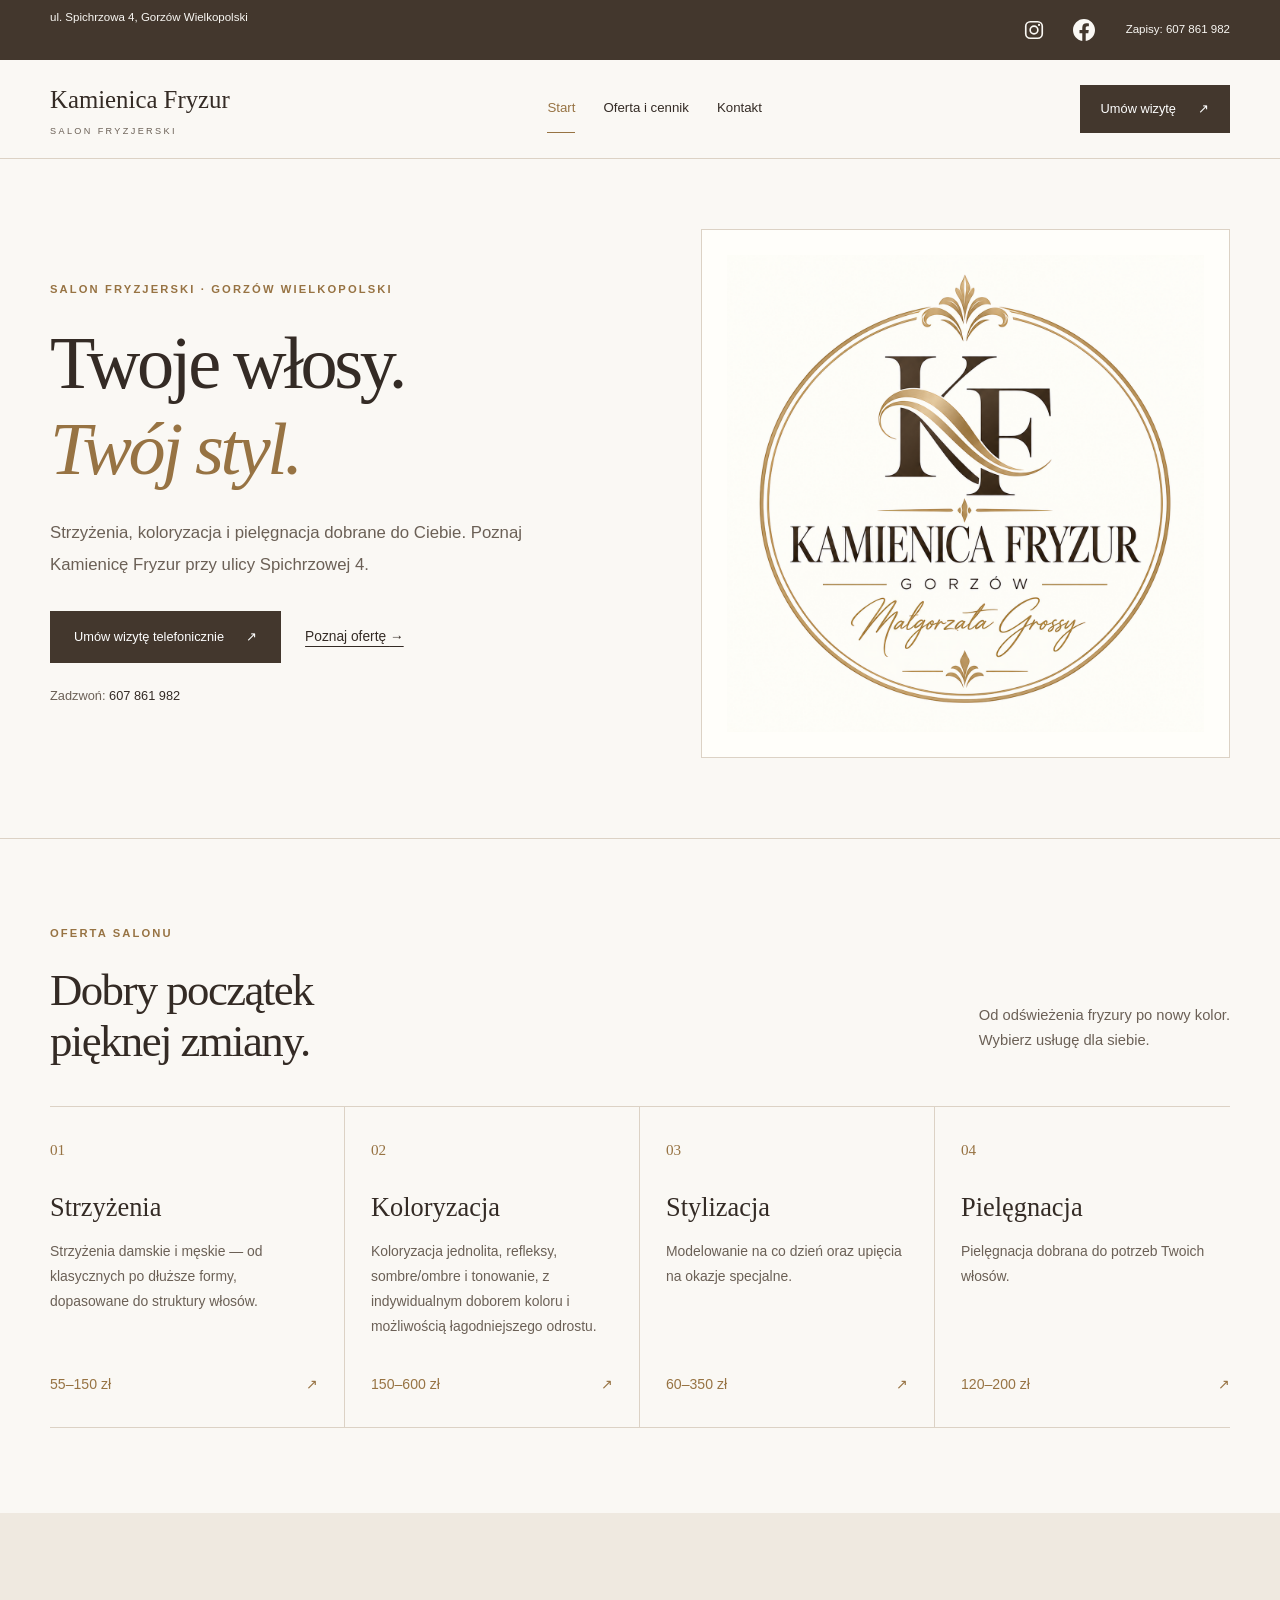
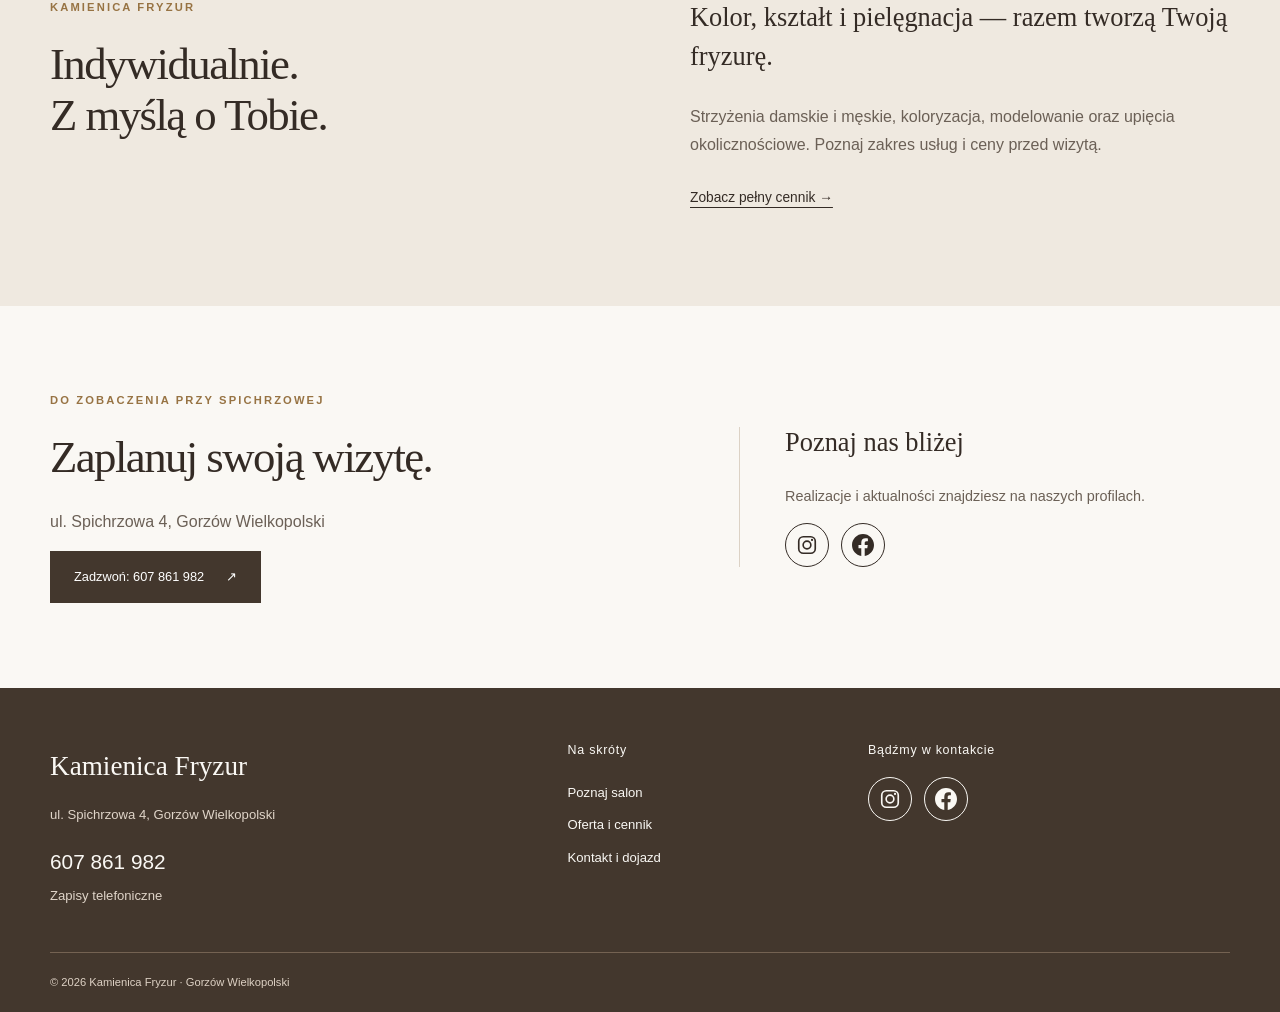
==== index.html @ d038a100 "Pierwsza wersja strony Kamienica Fryzur" ====
<!doctype html>
<html lang="pl">
<head>
<meta charset="utf-8">
<meta name="viewport" content="width=device-width, initial-scale=1">
<title>Kamienica Fryzur — Fryzjer Gorzów Wielkopolski</title>
<meta name="description" content="Kamienica Fryzur — strzyżenia, koloryzacja, stylizacja i pielęgnacja włosów. ul. Spichrzowa 4, Gorzów Wielkopolski. Zapisy: 607 861 982.">
<link rel="stylesheet" href="static/css/style.css">
</head>
<body>
<a class="skip-link" href="#main">Przejdź do treści</a>
<div class="topbar"><div class="wrap"><span>ul. Spichrzowa 4, Gorzów Wielkopolski</span><div class="topbar-links">
<div class="social-links social-icons">
  <a href="https://www.instagram.com/kamienicafryzur/" target="_blank" rel="noopener noreferrer" aria-label="Instagram — @kamienicafryzur" title="Instagram — @kamienicafryzur"><svg viewBox="0 0 24 24" width="24" height="24" aria-hidden="true" focusable="false">

<rect x="3" y="3" width="18" height="18" rx="5" fill="none" stroke="currentColor" stroke-width="1.8"/>
<circle cx="12" cy="12" r="4.2" fill="none" stroke="currentColor" stroke-width="1.8"/>
<circle cx="17.5" cy="6.5" r="1.2" fill="currentColor"/>

</svg></a>
  
  
  
  
  <a href="https://www.facebook.com/profile.php?id=61594043500517" target="_blank" rel="noopener noreferrer" aria-label="Facebook — Kamienica Fryzur Malgorzata Grossy" title="Facebook — Kamienica Fryzur Malgorzata Grossy"><svg viewBox="0 0 24 24" width="24" height="24" aria-hidden="true" focusable="false">

<path fill="currentColor" d="M24 12.073C24 5.405 18.627 0 12 0S0 5.405 0 12.073C0 18.1 4.388 23.094 10.125 24v-8.437H7.078v-3.49h3.047V9.413c0-3.026 1.792-4.697 4.533-4.697 1.312 0 2.686.236 2.686.236v2.971h-1.513c-1.49 0-1.956.931-1.956 1.887v2.263h3.328l-.532 3.49h-2.796V24C19.612 23.094 24 18.1 24 12.073z"/>

</svg></a>
  
  
</div><a href="tel:+48607861982">Zapisy: 607 861 982</a></div></div></div>
<header class="site-header">
  <div class="wrap header-inner">
    <a class="brand" href="index.html" aria-label="Kamienica Fryzur — strona główna"><span>Kamienica Fryzur</span><small>SALON FRYZJERSKI</small></a>
    <nav class="nav" aria-label="Menu główne">
      <a href="index.html" aria-current="page">Start</a><a href="cennik.html">Oferta i cennik</a><a href="kontakt.html">Kontakt</a>
    </nav>
    <a class="button header-call" href="tel:+48607861982">Umów wizytę <span aria-hidden="true">↗</span></a>
  </div>
</header>
<main id="main">
<section class="hero">
  <div class="wrap hero-grid">
    <div class="hero-copy"><p class="eyebrow">Salon fryzjerski · Gorzów Wielkopolski</p>
      <h1>Twoje włosy.<br><em>Twój styl.</em></h1>
      <p class="lead">Strzyżenia, koloryzacja i pielęgnacja dobrane do Ciebie. Poznaj Kamienicę Fryzur przy ulicy Spichrzowej 4.</p>
      <div class="actions"><a class="button" href="tel:+48607861982">Umów wizytę telefonicznie <span aria-hidden="true">↗</span></a><a class="text-link" href="cennik.html">Poznaj ofertę <span aria-hidden="true">→</span></a></div>
      <p class="hero-phone">Zadzwoń: <a href="tel:+48607861982">607 861 982</a></p>
    </div>
    <div class="logo-panel"><img src="static/img/logo.png" alt="Kamienica Fryzur — Małgorzata Grossy" width="1254" height="1254" fetchpriority="high"></div>
  </div>
</section>
<section class="section wrap" id="oferta">
  <div class="section-heading"><div><p class="eyebrow">Oferta salonu</p><h2>Dobry początek<br>pięknej zmiany.</h2></div><p>Od odświeżenia fryzury po nowy kolor.<br>Wybierz usługę dla siebie.</p></div>
  <div class="offer-grid"><article class="offer-card"><span class="item-number">01</span><h3>Strzyżenia</h3><p>Strzyżenia damskie i męskie — od klasycznych po dłuższe formy, dopasowane do struktury włosów.</p><a href="cennik.html#1">55–150 zł <span aria-hidden="true">↗</span></a></article><article class="offer-card"><span class="item-number">02</span><h3>Koloryzacja</h3><p>Koloryzacja jednolita, refleksy, sombre/ombre i tonowanie, z indywidualnym doborem koloru i możliwością łagodniejszego odrostu.</p><a href="cennik.html#2">150–600 zł <span aria-hidden="true">↗</span></a></article><article class="offer-card"><span class="item-number">03</span><h3>Stylizacja</h3><p>Modelowanie na co dzień oraz upięcia na okazje specjalne.</p><a href="cennik.html#3">60–350 zł <span aria-hidden="true">↗</span></a></article><article class="offer-card"><span class="item-number">04</span><h3>Pielęgnacja</h3><p>Pielęgnacja dobrana do potrzeb Twoich włosów.</p><a href="cennik.html#4">120–200 zł <span aria-hidden="true">↗</span></a></article></div>
</section>
<section class="soft-section"><div class="wrap section about-grid"><div><p class="eyebrow">Kamienica Fryzur</p><h2>Indywidualnie.<br>Z myślą o Tobie.</h2></div><div><p class="large-copy">Kolor, kształt i pielęgnacja — razem tworzą Twoją fryzurę.</p><p>Strzyżenia damskie i męskie, koloryzacja, modelowanie oraz upięcia okolicznościowe. Poznaj zakres usług i ceny przed wizytą.</p><a class="text-link" href="cennik.html">Zobacz pełny cennik →</a></div></div></section>
<section class="wrap section contact-preview"><div><p class="eyebrow">Do zobaczenia przy Spichrzowej</p><h2>Zaplanuj swoją wizytę.</h2><p>ul. Spichrzowa 4, Gorzów Wielkopolski</p><a class="button" href="tel:+48607861982">Zadzwoń: 607 861 982 <span aria-hidden="true">↗</span></a></div><div class="social-panel"><h3>Poznaj nas bliżej</h3><p>Realizacje i aktualności znajdziesz na naszych profilach.</p>
<div class="social-links social-icons">
  <a href="https://www.instagram.com/kamienicafryzur/" target="_blank" rel="noopener noreferrer" aria-label="Instagram — @kamienicafryzur" title="Instagram — @kamienicafryzur"><svg viewBox="0 0 24 24" width="24" height="24" aria-hidden="true" focusable="false">

<rect x="3" y="3" width="18" height="18" rx="5" fill="none" stroke="currentColor" stroke-width="1.8"/>
<circle cx="12" cy="12" r="4.2" fill="none" stroke="currentColor" stroke-width="1.8"/>
<circle cx="17.5" cy="6.5" r="1.2" fill="currentColor"/>

</svg></a>
  
  
  
  
  <a href="https://www.facebook.com/profile.php?id=61594043500517" target="_blank" rel="noopener noreferrer" aria-label="Facebook — Kamienica Fryzur Malgorzata Grossy" title="Facebook — Kamienica Fryzur Malgorzata Grossy"><svg viewBox="0 0 24 24" width="24" height="24" aria-hidden="true" focusable="false">

<path fill="currentColor" d="M24 12.073C24 5.405 18.627 0 12 0S0 5.405 0 12.073C0 18.1 4.388 23.094 10.125 24v-8.437H7.078v-3.49h3.047V9.413c0-3.026 1.792-4.697 4.533-4.697 1.312 0 2.686.236 2.686.236v2.971h-1.513c-1.49 0-1.956.931-1.956 1.887v2.263h3.328l-.532 3.49h-2.796V24C19.612 23.094 24 18.1 24 12.073z"/>

</svg></a>
  
  
</div></div></section>
</main>
<footer class="site-footer">
  <div class="wrap footer-grid">
    <div><p class="footer-brand">Kamienica Fryzur</p><p>ul. Spichrzowa 4, Gorzów Wielkopolski</p><a class="footer-phone" href="tel:+48607861982">607 861 982</a><p class="footer-note">Zapisy telefoniczne</p></div>
    <div><h2>Na skróty</h2><a href="index.html">Poznaj salon</a><a href="cennik.html">Oferta i cennik</a><a href="kontakt.html">Kontakt i dojazd</a></div>
    <div><h2>Bądźmy w kontakcie</h2>
<div class="social-links social-icons">
  <a href="https://www.instagram.com/kamienicafryzur/" target="_blank" rel="noopener noreferrer" aria-label="Instagram — @kamienicafryzur" title="Instagram — @kamienicafryzur"><svg viewBox="0 0 24 24" width="24" height="24" aria-hidden="true" focusable="false">

<rect x="3" y="3" width="18" height="18" rx="5" fill="none" stroke="currentColor" stroke-width="1.8"/>
<circle cx="12" cy="12" r="4.2" fill="none" stroke="currentColor" stroke-width="1.8"/>
<circle cx="17.5" cy="6.5" r="1.2" fill="currentColor"/>

</svg></a>
  
  
  
  
  <a href="https://www.facebook.com/profile.php?id=61594043500517" target="_blank" rel="noopener noreferrer" aria-label="Facebook — Kamienica Fryzur Malgorzata Grossy" title="Facebook — Kamienica Fryzur Malgorzata Grossy"><svg viewBox="0 0 24 24" width="24" height="24" aria-hidden="true" focusable="false">

<path fill="currentColor" d="M24 12.073C24 5.405 18.627 0 12 0S0 5.405 0 12.073C0 18.1 4.388 23.094 10.125 24v-8.437H7.078v-3.49h3.047V9.413c0-3.026 1.792-4.697 4.533-4.697 1.312 0 2.686.236 2.686.236v2.971h-1.513c-1.49 0-1.956.931-1.956 1.887v2.263h3.328l-.532 3.49h-2.796V24C19.612 23.094 24 18.1 24 12.073z"/>

</svg></a>
  
  
</div></div>
  </div>
  <div class="wrap copyright">© 2026 Kamienica Fryzur · Gorzów Wielkopolski</div>
</footer>
</body>
</html>
---- static/css/style.css ----
:root{--cream:#faf8f4;--paper:#fffefa;--beige:#efe9e0;--ink:#342b25;--muted:#6b6056;--gold:#977343;--line:#dcd2c5;--brown:#43372d;color-scheme:light}
*{box-sizing:border-box}html{scroll-behavior:smooth;scroll-padding-top:115px}body{margin:0;background:var(--cream);color:var(--ink);font-family:Arial,Helvetica,sans-serif;font-size:16px;line-height:1.7}a{color:inherit;text-underline-offset:5px}a,button{-webkit-tap-highlight-color:transparent}a:focus-visible{outline:3px solid var(--gold);outline-offset:5px}img{max-width:100%;height:auto;display:block}h1,h2,h3,p{margin-top:0}h1,h2,h3{font-family:Georgia,'Times New Roman',serif;font-weight:400;line-height:1.15}h1{font-size:clamp(2.8rem,5.8vw,5.4rem);letter-spacing:-.045em;margin-bottom:25px}h2{font-size:clamp(2rem,3.5vw,3.2rem);letter-spacing:-.035em;margin-bottom:24px}h3{font-size:1.65rem}em{font-weight:400;color:var(--gold)}p{color:var(--muted)}.wrap{width:min(1180px,calc(100% - 80px));margin-inline:auto}.eyebrow{font-size:.7rem;font-weight:600;letter-spacing:.19em;text-transform:uppercase;color:var(--gold);margin-bottom:22px}.topbar{background:var(--brown);color:var(--cream);font-size:.72rem}.topbar .wrap{display:flex;justify-content:space-between;gap:20px;padding-block:8px}.topbar a{text-decoration:none}.site-header{background:var(--cream);position:sticky;top:0;z-index:10;border-bottom:1px solid var(--line)}.header-inner{min-height:98px;display:flex;align-items:center;justify-content:space-between;gap:28px}.brand{text-decoration:none;white-space:nowrap}.brand span{display:block;font-family:Georgia,serif;font-size:1.55rem}.brand small{display:block;font-size:.57rem;letter-spacing:.26em;margin-top:3px;color:var(--muted)}.nav{display:flex;gap:28px}.nav a{padding-block:12px;text-decoration:none;font-size:.83rem;border-bottom:1px solid transparent}.nav a[aria-current],.nav a:hover{border-color:var(--gold);color:var(--gold)}.button{display:inline-flex;align-items:center;justify-content:center;gap:22px;background:var(--brown);color:white;padding:15px 24px;text-decoration:none;font-size:.8rem;min-height:48px;transition:background .2s}.button:hover{background:#6c523c}.header-call{padding:12px 21px}.text-link{font-size:.86rem;display:inline-block;padding-block:12px}.hero{border-bottom:1px solid var(--line)}.hero-grid{display:grid;grid-template-columns:1.1fr 1fr;align-items:center;gap:70px;padding-block:70px 80px}.hero-copy{padding-block:16px}.lead{font-size:1.05rem;max-width:540px;line-height:1.9}.actions{display:flex;align-items:center;flex-wrap:wrap;gap:24px;margin-top:30px}.hero-phone{font-size:.8rem;margin:22px 0 0}.hero-phone a{text-decoration:none;color:var(--ink)}.logo-panel{padding:25px;background:var(--paper);border:1px solid var(--line)}.section{padding-block:85px}.section-heading{display:flex;justify-content:space-between;align-items:end;gap:40px;margin-bottom:38px}.section-heading h2{margin-bottom:0}.section-heading>p{font-size:.92rem}.offer-grid{display:grid;grid-template-columns:repeat(4,1fr);border-top:1px solid var(--line);border-bottom:1px solid var(--line)}.offer-card{padding:30px 26px;display:flex;flex-direction:column;border-right:1px solid var(--line)}.offer-card:first-child{padding-left:0}.offer-card:last-child{border-right:0;padding-right:0}.item-number{font-family:Georgia,serif;color:var(--gold);font-size:.95rem;margin-bottom:30px}.offer-card h3{margin-bottom:16px}.offer-card p{font-size:.87rem;line-height:1.8}.offer-card a{display:flex;justify-content:space-between;margin-top:auto;padding-top:20px;color:var(--gold);font-size:.88rem;text-decoration:none}.offer-card a:hover{text-decoration:underline}.soft-section{background:var(--beige)}.about-grid{display:grid;grid-template-columns:1fr 1fr;gap:100px}.large-copy{font-family:Georgia,serif;font-size:1.65rem;line-height:1.5;color:var(--ink)}.contact-preview{display:grid;grid-template-columns:1.2fr 1fr;gap:100px;align-items:center}.social-panel{border-left:1px solid var(--line);padding-left:45px}.social-panel>p{font-size:.9rem}.social-links{display:grid}.social-links>a{display:flex;align-items:center;justify-content:space-between;gap:18px;padding:15px 0;border-bottom:1px solid var(--line);text-decoration:none;font-size:.9rem}.social-links>a:hover{color:var(--gold)}.social-links small{display:block;font-size:.73rem;line-height:1.5;margin-top:3px;overflow-wrap:anywhere}.site-footer{background:var(--brown);color:var(--cream);padding-top:55px}.footer-grid{display:grid;grid-template-columns:1.25fr .65fr 1fr;gap:65px;padding-bottom:45px}.footer-grid p{color:#e0d5c9;font-size:.82rem}.footer-grid .footer-brand{font-family:Georgia,serif;font-size:1.7rem;color:var(--cream);margin-bottom:15px}.footer-grid h2{font-family:Arial,sans-serif;font-size:.78rem;letter-spacing:.06em;margin-bottom:20px}.footer-grid>div>a{display:block;width:fit-content;font-size:.82rem;padding-block:5px;text-decoration:none}.footer-grid>div>a:hover{text-decoration:underline}.footer-grid .footer-phone{font-size:1.3rem}.footer-note{margin-bottom:0}.site-footer .social-links>a{border-color:#746252;padding-top:0;margin-bottom:12px}.copyright{border-top:1px solid #746252;font-size:.7rem;color:#ddd1c4;padding-block:20px}.page-heading{padding-block:70px 50px}.page-heading .lead{max-width:620px}.pricing-layout{display:grid;grid-template-columns:270px 1fr;gap:95px;padding-bottom:70px}.pricing-aside h2{font-size:1.7rem}.pricing-aside nav{display:grid;margin-bottom:35px}.pricing-aside nav a{display:flex;justify-content:space-between;text-decoration:none;border-bottom:1px solid var(--line);padding:14px 0;font-size:.9rem}.pricing-aside>p{font-size:.85rem;margin-bottom:0}.price-group{padding-bottom:40px;margin-bottom:35px;border-bottom:1px solid var(--line);scroll-margin-top:15px}.price-group h2{font-size:2rem;margin-bottom:15px}.price-group .eyebrow{margin-bottom:10px}.price-group>p{font-size:.9rem}table{width:100%;border-collapse:collapse}th,td{text-align:left;padding:17px 0;border-bottom:1px solid var(--line);font-size:.9rem}th{font-weight:400;padding-right:16px}td{text-align:right;white-space:nowrap;font-weight:600}tbody tr:last-child>*{border-bottom:0}.pricing-note{background:var(--beige);padding:25px;font-size:.85rem}.booking-strip{background:var(--beige);padding-block:40px}.booking-strip .wrap{display:flex;align-items:center;justify-content:space-between;gap:25px}.booking-strip h2{font-size:2rem;margin:0}.contact-grid{display:grid;grid-template-columns:repeat(3,1fr);border-block:1px solid var(--line)}.contact-card{padding:35px 28px;border-right:1px solid var(--line)}.contact-card:first-child{padding-left:0}.contact-card:last-child{padding-right:0;border:0}.contact-card h2{font-size:1.7rem}.contact-phone{font-family:Georgia,serif;font-size:2rem;text-decoration:none}.contact-card p:not(.eyebrow){font-size:.9rem}.contact-card .address{font-size:1.1rem;max-width:230px;color:var(--ink)}.contact-card .button{margin-top:15px}.map-section{padding-block:65px 80px}.map-section h2{font-size:2rem}.map-embed{border:1px solid var(--line);background:var(--beige)}iframe{display:block;border:0}.social-page{max-width:620px;min-height:35vh;padding-bottom:70px}.social-page>.text-link{margin-top:30px}.sr-only{position:absolute;width:1px;height:1px;padding:0;margin:-1px;overflow:hidden;clip:rect(0,0,0,0);white-space:nowrap;border:0}.skip-link{position:fixed;left:10px;top:-100px;z-index:50;background:var(--brown);color:white;padding:12px}.skip-link:focus{top:10px}
@media(max-width:1000px){.wrap{width:calc(100% - 48px)}.header-call{display:none}.hero-grid{gap:35px}.offer-grid{grid-template-columns:repeat(2,1fr)}.offer-card,.offer-card:first-child,.offer-card:last-child{padding:28px}.offer-card:nth-child(2){border-right:0}.offer-card:nth-child(-n+2){border-bottom:1px solid var(--line)}.contact-preview,.about-grid{gap:45px}.pricing-layout{grid-template-columns:210px 1fr;gap:45px}.contact-grid{grid-template-columns:1fr 1fr}.contact-card:nth-child(2){border-right:0}.contact-card:last-child{grid-column:1/-1;padding:30px 0;border-top:1px solid var(--line)}.footer-grid{gap:30px}}
@media(max-width:640px){html{scroll-padding-top:140px}.wrap{width:calc(100% - 36px)}.topbar .wrap{justify-content:center}.topbar span{display:none}.header-inner{flex-direction:column;gap:9px;padding-block:15px 10px;min-height:0}.brand{text-align:center}.brand span{font-size:1.4rem}.brand small{font-size:.5rem}.nav{gap:26px}.nav a{font-size:.8rem;padding-block:6px}.hero-grid{grid-template-columns:1fr;gap:32px;padding-block:40px}.hero-copy{padding:0}.hero h1{font-size:3.6rem}.eyebrow{font-size:.63rem;letter-spacing:.13em}.lead{font-size:.96rem}.actions{gap:15px;margin-top:24px}.logo-panel{max-width:350px;width:100%;margin-inline:auto;padding:18px}.section{padding-block:52px}.section-heading{display:block;margin-bottom:25px}.section-heading>p{margin-top:20px}.offer-card,.offer-card:first-child,.offer-card:last-child{padding:22px 14px}.offer-card:nth-child(odd){padding-left:0}.offer-card:nth-child(even){padding-right:0}.offer-card h3{font-size:1.4rem}.offer-card p{font-size:.8rem}.item-number{margin-bottom:18px}.about-grid,.contact-preview,.footer-grid,.pricing-layout,.contact-grid{grid-template-columns:1fr;gap:28px}.social-panel{padding:28px 0 0;border-left:0;border-top:1px solid var(--line)}.footer-grid{gap:30px}.page-heading{padding-block:45px 30px}.page-heading h1{font-size:2.9rem}.pricing-aside{margin-bottom:12px}.pricing-aside nav{grid-template-columns:1fr 1fr;column-gap:20px;margin-bottom:20px}.price-group{margin-bottom:25px;padding-bottom:25px}.booking-strip .wrap{align-items:flex-start;flex-direction:column}.contact-grid{gap:0}.contact-card,.contact-card:first-child,.contact-card:last-child{padding:28px 0;border-right:0;border-bottom:1px solid var(--line);border-top:0}.contact-card:last-child{border-bottom:0}.contact-card .address{max-width:none}.map-section{padding-block:40px 55px}}
@media(prefers-reduced-motion:reduce){html{scroll-behavior:auto}*{transition:none!important}}

.topbar .topbar-links{display:flex;align-items:center;gap:20px}.topbar-links a:hover{text-decoration:underline}@media(max-width:640px){.topbar .topbar-links{gap:14px;flex-wrap:wrap;justify-content:center;font-size:.68rem}}

/* Wspólne, klikalne ikony profili — także w nagłówku i stopce. */
.social-links.social-icons{display:flex;align-items:center;gap:12px}
.social-links.social-icons>a{display:inline-flex;align-items:center;justify-content:center;flex:0 0 44px;width:44px;height:44px;min-height:44px;padding:0;margin:0;border:1px solid currentColor;border-radius:50%;color:inherit}
.social-links.social-icons>a:hover{color:var(--gold);background:var(--beige)}
.social-icons svg{display:block;width:22px;height:22px}
.topbar .social-icons{gap:6px}
.topbar .social-icons>a{border:0}
.site-footer .social-icons>a:hover{color:var(--brown)}
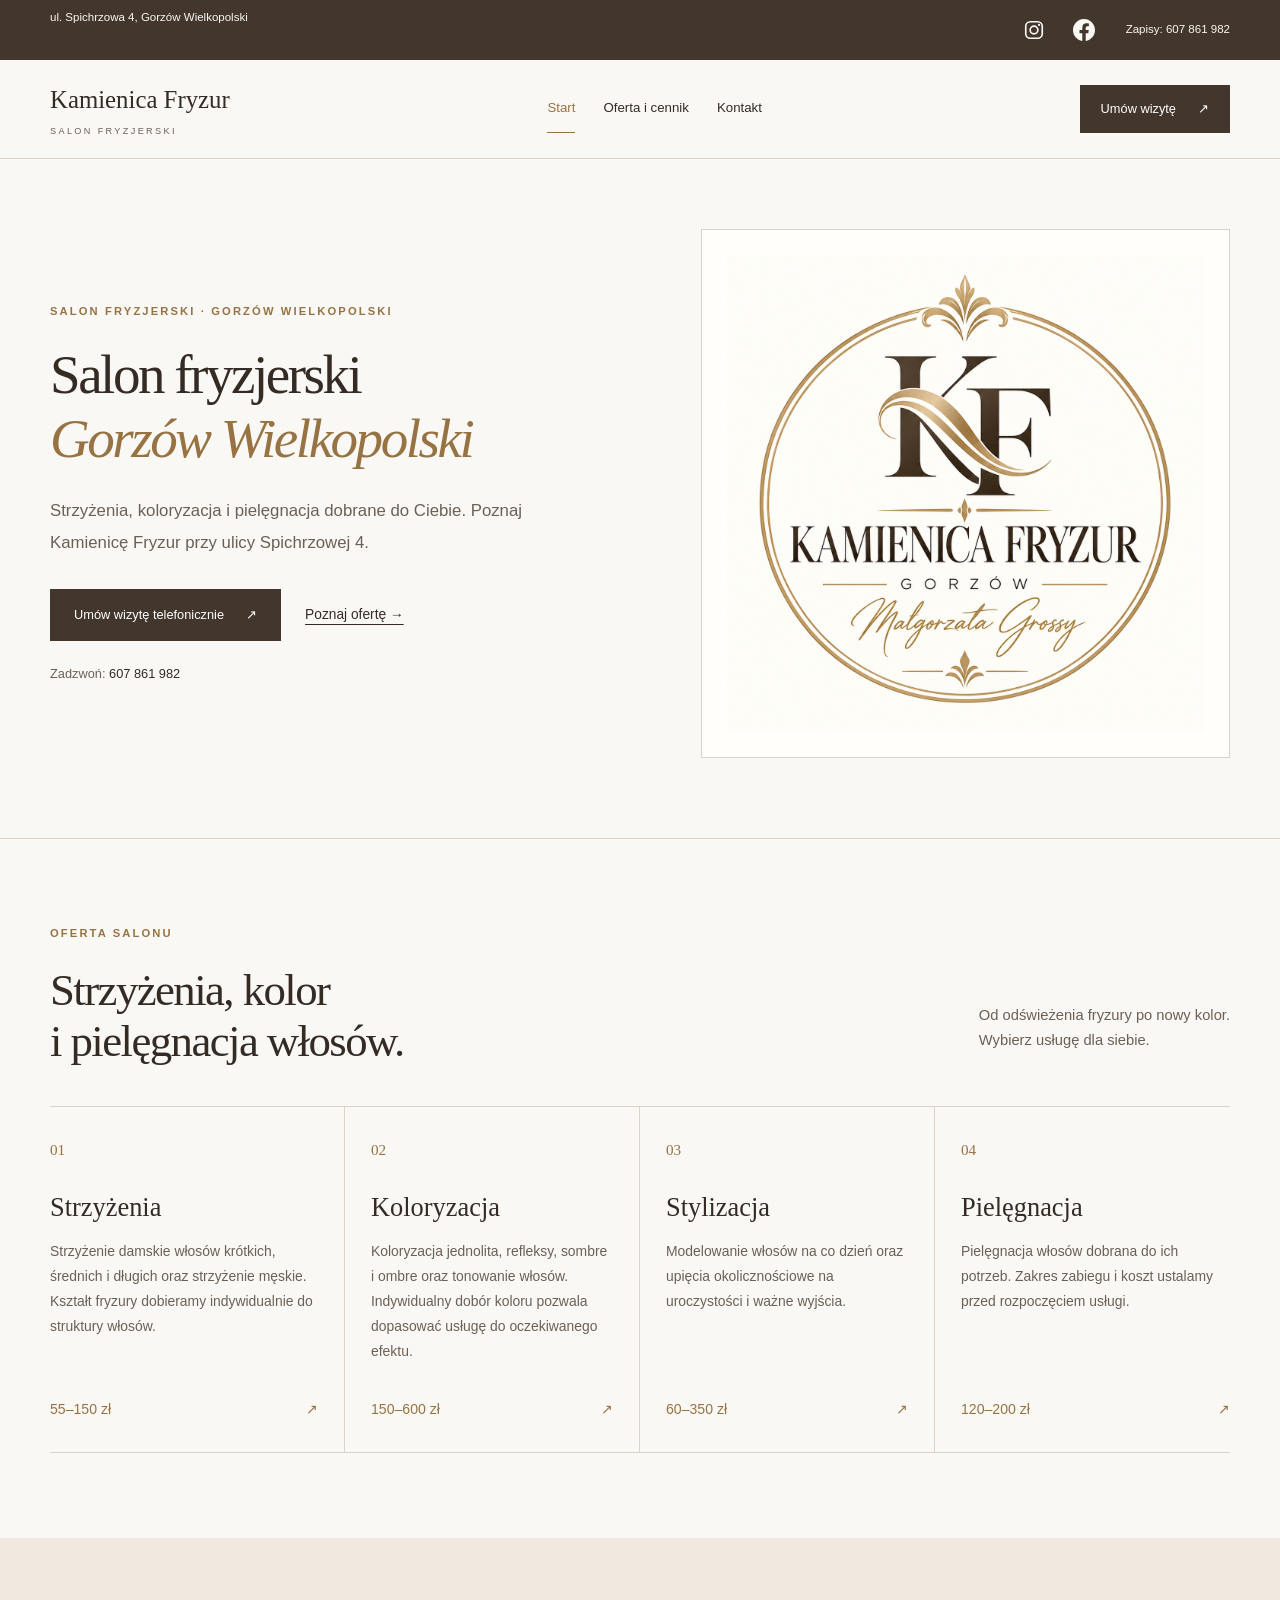
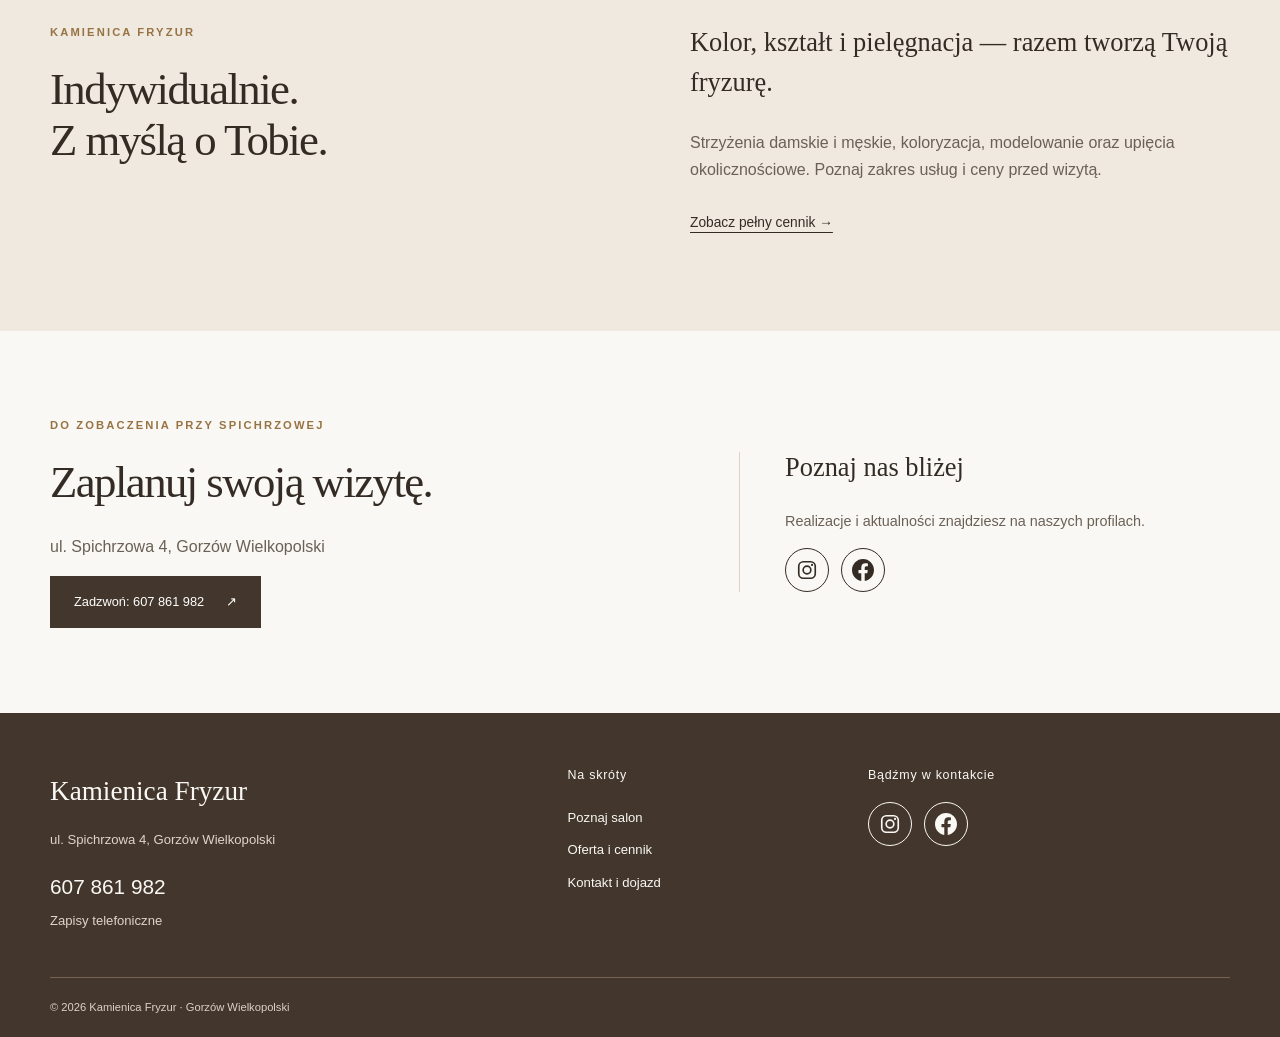
==== commit e2077c57: "Poprawa lokalnego SEO salonu" ====
--- a/index.html
+++ b/index.html
@@ -3,9 +3,112 @@
 <head>
 <meta charset="utf-8">
 <meta name="viewport" content="width=device-width, initial-scale=1">
-<title>Kamienica Fryzur — Fryzjer Gorzów Wielkopolski</title>
-<meta name="description" content="Kamienica Fryzur — strzyżenia, koloryzacja, stylizacja i pielęgnacja włosów. ul. Spichrzowa 4, Gorzów Wielkopolski. Zapisy: 607 861 982.">
+<title>Fryzjer Gorzów Wielkopolski | Kamienica Fryzur</title>
+
+
+
+<meta name="description" content="Salon fryzjerski Kamienica Fryzur, Gorzów Wielkopolski. Strzyżenia, koloryzacja i pielęgnacja. ul. Spichrzowa 4. Zapisy: 607 861 982.">
+
+<link rel="canonical" href="https://kamienicafryzur.pl/">
+<meta property="og:type" content="website">
+<meta property="og:site_name" content="Kamienica Fryzur">
+<meta property="og:locale" content="pl_PL">
+<meta property="og:title" content="Fryzjer Gorzów Wielkopolski | Kamienica Fryzur">
+<meta property="og:description" content="Salon fryzjerski Kamienica Fryzur, Gorzów Wielkopolski. Strzyżenia, koloryzacja i pielęgnacja. ul. Spichrzowa 4. Zapisy: 607 861 982.">
+<meta property="og:url" content="https://kamienicafryzur.pl/">
+<meta property="og:image" content="https://kamienicafryzur.pl/static/img/logo.png">
+<meta name="twitter:card" content="summary">
 <link rel="stylesheet" href="static/css/style.css">
+<script type="application/ld+json">{
+  "@context": "https://schema.org",
+  "@type": "HairSalon",
+  "@id": "https://kamienicafryzur.pl/#salon",
+  "name": "Kamienica Fryzur",
+  "image": "https://kamienicafryzur.pl/static/img/logo.png",
+  "url": "https://kamienicafryzur.pl/",
+  "telephone": "+48607861982",
+  "priceRange": "55–600 zł",
+  "address": {
+    "@type": "PostalAddress",
+    "streetAddress": "ul. Spichrzowa 4",
+    "addressLocality": "Gorzów Wielkopolski",
+    "addressCountry": "PL"
+  },
+  "areaServed": "Gorzów Wielkopolski",
+  "sameAs": [
+    "https://www.instagram.com/kamienicafryzur/",
+    "https://www.facebook.com/profile.php?id=61594043500517"
+  ],
+  "hasOfferCatalog": {
+    "@type": "OfferCatalog",
+    "name": "Usługi fryzjerskie",
+    "itemListElement": [
+      {
+        "@type": "Offer",
+        "itemOffered": {
+          "@type": "Service",
+          "name": "Strzyżenie męskie"
+        }
+      },
+      {
+        "@type": "Offer",
+        "itemOffered": {
+          "@type": "Service",
+          "name": "Strzyżenie damskie, włosy krótkie–średnie"
+        }
+      },
+      {
+        "@type": "Offer",
+        "itemOffered": {
+          "@type": "Service",
+          "name": "Strzyżenie damskie, włosy długie"
+        }
+      },
+      {
+        "@type": "Offer",
+        "itemOffered": {
+          "@type": "Service",
+          "name": "Modelowanie"
+        }
+      },
+      {
+        "@type": "Offer",
+        "itemOffered": {
+          "@type": "Service",
+          "name": "Koloryzacja jednolita"
+        }
+      },
+      {
+        "@type": "Offer",
+        "itemOffered": {
+          "@type": "Service",
+          "name": "Refleksy / sombre / ombre"
+        }
+      },
+      {
+        "@type": "Offer",
+        "itemOffered": {
+          "@type": "Service",
+          "name": "Tonowanie"
+        }
+      },
+      {
+        "@type": "Offer",
+        "itemOffered": {
+          "@type": "Service",
+          "name": "Upięcia okolicznościowe"
+        }
+      },
+      {
+        "@type": "Offer",
+        "itemOffered": {
+          "@type": "Service",
+          "name": "Pielęgnacja włosów"
+        }
+      }
+    ]
+  }
+}</script>
 </head>
 <body>
 <a class="skip-link" href="#main">Przejdź do treści</a>
@@ -43,7 +146,7 @@
 <section class="hero">
   <div class="wrap hero-grid">
     <div class="hero-copy"><p class="eyebrow">Salon fryzjerski · Gorzów Wielkopolski</p>
-      <h1>Twoje włosy.<br><em>Twój styl.</em></h1>
+      <h1 class="local-heading">Salon fryzjerski<br><em>Gorzów Wielkopolski</em></h1>
       <p class="lead">Strzyżenia, koloryzacja i pielęgnacja dobrane do Ciebie. Poznaj Kamienicę Fryzur przy ulicy Spichrzowej 4.</p>
       <div class="actions"><a class="button" href="tel:+48607861982">Umów wizytę telefonicznie <span aria-hidden="true">↗</span></a><a class="text-link" href="cennik.html">Poznaj ofertę <span aria-hidden="true">→</span></a></div>
       <p class="hero-phone">Zadzwoń: <a href="tel:+48607861982">607 861 982</a></p>
@@ -52,8 +155,8 @@
   </div>
 </section>
 <section class="section wrap" id="oferta">
-  <div class="section-heading"><div><p class="eyebrow">Oferta salonu</p><h2>Dobry początek<br>pięknej zmiany.</h2></div><p>Od odświeżenia fryzury po nowy kolor.<br>Wybierz usługę dla siebie.</p></div>
-  <div class="offer-grid"><article class="offer-card"><span class="item-number">01</span><h3>Strzyżenia</h3><p>Strzyżenia damskie i męskie — od klasycznych po dłuższe formy, dopasowane do struktury włosów.</p><a href="cennik.html#1">55–150 zł <span aria-hidden="true">↗</span></a></article><article class="offer-card"><span class="item-number">02</span><h3>Koloryzacja</h3><p>Koloryzacja jednolita, refleksy, sombre/ombre i tonowanie, z indywidualnym doborem koloru i możliwością łagodniejszego odrostu.</p><a href="cennik.html#2">150–600 zł <span aria-hidden="true">↗</span></a></article><article class="offer-card"><span class="item-number">03</span><h3>Stylizacja</h3><p>Modelowanie na co dzień oraz upięcia na okazje specjalne.</p><a href="cennik.html#3">60–350 zł <span aria-hidden="true">↗</span></a></article><article class="offer-card"><span class="item-number">04</span><h3>Pielęgnacja</h3><p>Pielęgnacja dobrana do potrzeb Twoich włosów.</p><a href="cennik.html#4">120–200 zł <span aria-hidden="true">↗</span></a></article></div>
+  <div class="section-heading"><div><p class="eyebrow">Oferta salonu</p><h2>Strzyżenia, kolor<br>i pielęgnacja włosów.</h2></div><p>Od odświeżenia fryzury po nowy kolor.<br>Wybierz usługę dla siebie.</p></div>
+  <div class="offer-grid"><article class="offer-card"><span class="item-number">01</span><h3>Strzyżenia</h3><p>Strzyżenie damskie włosów krótkich, średnich i długich oraz strzyżenie męskie. Kształt fryzury dobieramy indywidualnie do struktury włosów.</p><a href="cennik.html#1" aria-label="Strzyżenia — zobacz usługi i ceny">55–150 zł <span aria-hidden="true">↗</span></a></article><article class="offer-card"><span class="item-number">02</span><h3>Koloryzacja</h3><p>Koloryzacja jednolita, refleksy, sombre i ombre oraz tonowanie włosów. Indywidualny dobór koloru pozwala dopasować usługę do oczekiwanego efektu.</p><a href="cennik.html#2" aria-label="Koloryzacja — zobacz usługi i ceny">150–600 zł <span aria-hidden="true">↗</span></a></article><article class="offer-card"><span class="item-number">03</span><h3>Stylizacja</h3><p>Modelowanie włosów na co dzień oraz upięcia okolicznościowe na uroczystości i ważne wyjścia.</p><a href="cennik.html#3" aria-label="Stylizacja — zobacz usługi i ceny">60–350 zł <span aria-hidden="true">↗</span></a></article><article class="offer-card"><span class="item-number">04</span><h3>Pielęgnacja</h3><p>Pielęgnacja włosów dobrana do ich potrzeb. Zakres zabiegu i koszt ustalamy przed rozpoczęciem usługi.</p><a href="cennik.html#4" aria-label="Pielęgnacja — zobacz usługi i ceny">120–200 zł <span aria-hidden="true">↗</span></a></article></div>
 </section>
 <section class="soft-section"><div class="wrap section about-grid"><div><p class="eyebrow">Kamienica Fryzur</p><h2>Indywidualnie.<br>Z myślą o Tobie.</h2></div><div><p class="large-copy">Kolor, kształt i pielęgnacja — razem tworzą Twoją fryzurę.</p><p>Strzyżenia damskie i męskie, koloryzacja, modelowanie oraz upięcia okolicznościowe. Poznaj zakres usług i ceny przed wizytą.</p><a class="text-link" href="cennik.html">Zobacz pełny cennik →</a></div></div></section>
 <section class="wrap section contact-preview"><div><p class="eyebrow">Do zobaczenia przy Spichrzowej</p><h2>Zaplanuj swoją wizytę.</h2><p>ul. Spichrzowa 4, Gorzów Wielkopolski</p><a class="button" href="tel:+48607861982">Zadzwoń: 607 861 982 <span aria-hidden="true">↗</span></a></div><div class="social-panel"><h3>Poznaj nas bliżej</h3><p>Realizacje i aktualności znajdziesz na naszych profilach.</p>
--- a/static/css/style.css
+++ b/static/css/style.css
@@ -14,3 +14,5 @@
 .topbar .social-icons{gap:6px}
 .topbar .social-icons>a{border:0}
 .site-footer .social-icons>a:hover{color:var(--brown)}
+
+.hero h1.local-heading{font-size:clamp(2.4rem,4.3vw,4rem)}.faq{max-width:900px}.faq details{border-bottom:1px solid var(--line);padding:20px 0}.faq summary{cursor:pointer;font-weight:600}.faq details p{margin:16px 0 0}
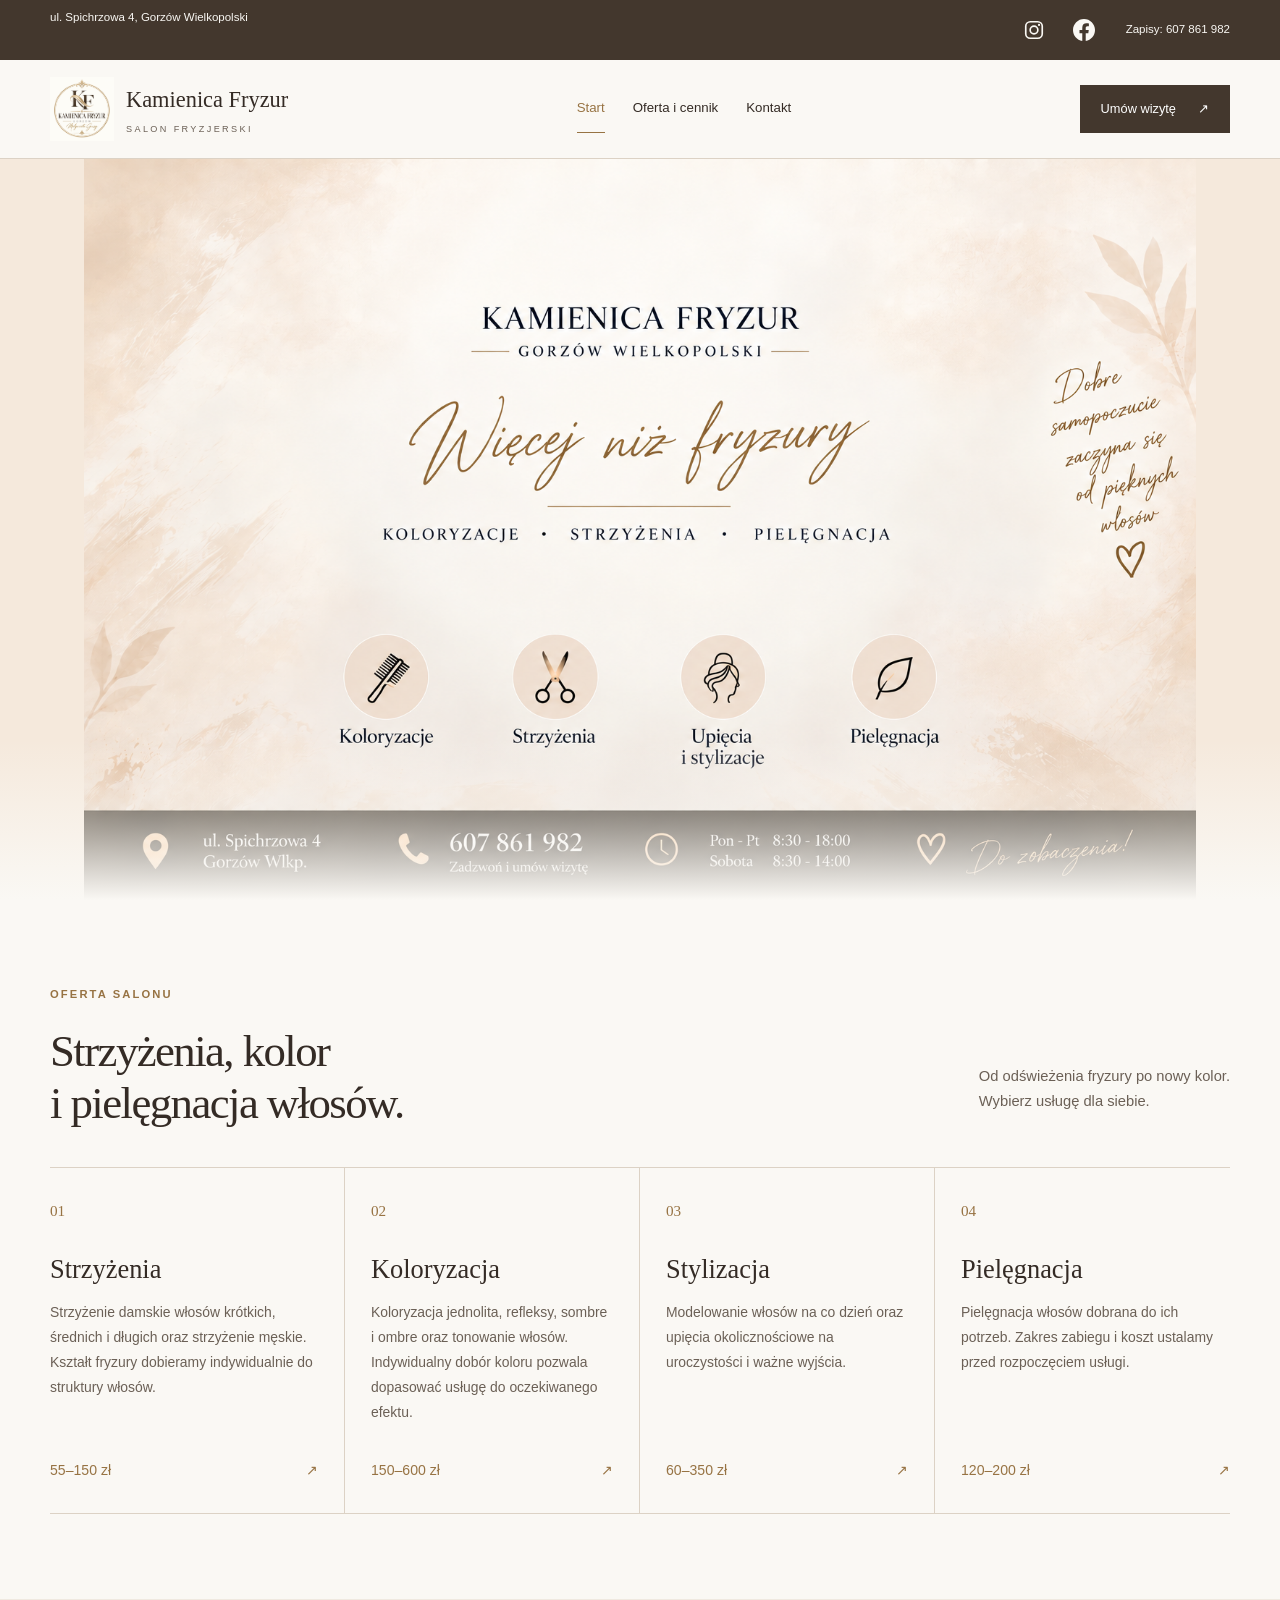
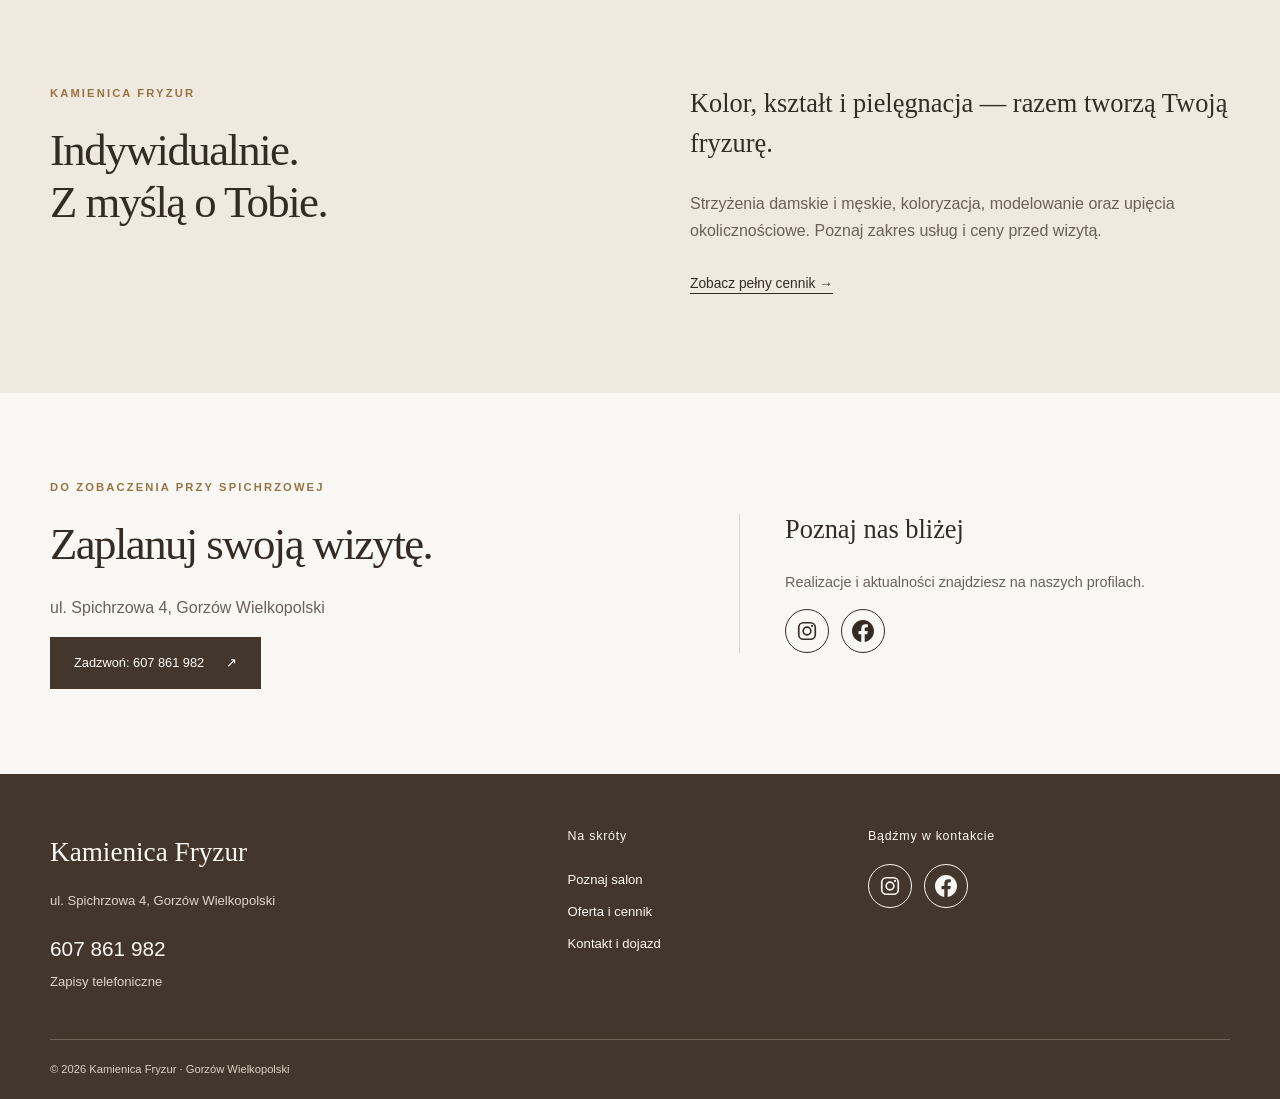
==== commit d7cb0e55: "Nowe hero na stronie Start: pełnoszerokie zdjęcie start.png, małe logo w nagłówku Co-Authored-By: Cl" ====
--- a/index.html
+++ b/index.html
@@ -135,7 +135,7 @@
 </div><a href="tel:+48607861982">Zapisy: 607 861 982</a></div></div></div>
 <header class="site-header">
   <div class="wrap header-inner">
-    <a class="brand" href="index.html" aria-label="Kamienica Fryzur — strona główna"><span>Kamienica Fryzur</span><small>SALON FRYZJERSKI</small></a>
+    <a class="brand" href="index.html" aria-label="Kamienica Fryzur — strona główna"><img class="header-logo" src="static/img/logo.png" width="64" height="64" alt=""><span class="brand-wordmark">Kamienica Fryzur<small>SALON FRYZJERSKI</small></span></a>
     <nav class="nav" aria-label="Menu główne">
       <a href="index.html" aria-current="page">Start</a><a href="cennik.html">Oferta i cennik</a><a href="kontakt.html">Kontakt</a>
     </nav>
@@ -143,17 +143,7 @@
   </div>
 </header>
 <main id="main">
-<section class="hero">
-  <div class="wrap hero-grid">
-    <div class="hero-copy"><p class="eyebrow">Salon fryzjerski · Gorzów Wielkopolski</p>
-      <h1 class="local-heading">Salon fryzjerski<br><em>Gorzów Wielkopolski</em></h1>
-      <p class="lead">Strzyżenia, koloryzacja i pielęgnacja dobrane do Ciebie. Poznaj Kamienicę Fryzur przy ulicy Spichrzowej 4.</p>
-      <div class="actions"><a class="button" href="tel:+48607861982">Umów wizytę telefonicznie <span aria-hidden="true">↗</span></a><a class="text-link" href="cennik.html">Poznaj ofertę <span aria-hidden="true">→</span></a></div>
-      <p class="hero-phone">Zadzwoń: <a href="tel:+48607861982">607 861 982</a></p>
-    </div>
-    <div class="logo-panel"><img src="static/img/logo.png" alt="Kamienica Fryzur — Małgorzata Grossy" width="1254" height="1254" fetchpriority="high"></div>
-  </div>
-</section>
+<section class="hero"><img src="static/img/start.png" alt="Kamienica Fryzur — Więcej niż fryzury. Salon fryzjerski w Gorzowie Wielkopolskim: koloryzacje, strzyżenia, upięcia i stylizacje, pielęgnacja. Ul. Spichrzowa 4, tel. 607 861 982" width="1536" height="1024" fetchpriority="high"></section>
 <section class="section wrap" id="oferta">
   <div class="section-heading"><div><p class="eyebrow">Oferta salonu</p><h2>Strzyżenia, kolor<br>i pielęgnacja włosów.</h2></div><p>Od odświeżenia fryzury po nowy kolor.<br>Wybierz usługę dla siebie.</p></div>
   <div class="offer-grid"><article class="offer-card"><span class="item-number">01</span><h3>Strzyżenia</h3><p>Strzyżenie damskie włosów krótkich, średnich i długich oraz strzyżenie męskie. Kształt fryzury dobieramy indywidualnie do struktury włosów.</p><a href="cennik.html#1" aria-label="Strzyżenia — zobacz usługi i ceny">55–150 zł <span aria-hidden="true">↗</span></a></article><article class="offer-card"><span class="item-number">02</span><h3>Koloryzacja</h3><p>Koloryzacja jednolita, refleksy, sombre i ombre oraz tonowanie włosów. Indywidualny dobór koloru pozwala dopasować usługę do oczekiwanego efektu.</p><a href="cennik.html#2" aria-label="Koloryzacja — zobacz usługi i ceny">150–600 zł <span aria-hidden="true">↗</span></a></article><article class="offer-card"><span class="item-number">03</span><h3>Stylizacja</h3><p>Modelowanie włosów na co dzień oraz upięcia okolicznościowe na uroczystości i ważne wyjścia.</p><a href="cennik.html#3" aria-label="Stylizacja — zobacz usługi i ceny">60–350 zł <span aria-hidden="true">↗</span></a></article><article class="offer-card"><span class="item-number">04</span><h3>Pielęgnacja</h3><p>Pielęgnacja włosów dobrana do ich potrzeb. Zakres zabiegu i koszt ustalamy przed rozpoczęciem usługi.</p><a href="cennik.html#4" aria-label="Pielęgnacja — zobacz usługi i ceny">120–200 zł <span aria-hidden="true">↗</span></a></article></div>
--- a/static/css/style.css
+++ b/static/css/style.css
@@ -1,7 +1,7 @@
 :root{--cream:#faf8f4;--paper:#fffefa;--beige:#efe9e0;--ink:#342b25;--muted:#6b6056;--gold:#977343;--line:#dcd2c5;--brown:#43372d;color-scheme:light}
-*{box-sizing:border-box}html{scroll-behavior:smooth;scroll-padding-top:115px}body{margin:0;background:var(--cream);color:var(--ink);font-family:Arial,Helvetica,sans-serif;font-size:16px;line-height:1.7}a{color:inherit;text-underline-offset:5px}a,button{-webkit-tap-highlight-color:transparent}a:focus-visible{outline:3px solid var(--gold);outline-offset:5px}img{max-width:100%;height:auto;display:block}h1,h2,h3,p{margin-top:0}h1,h2,h3{font-family:Georgia,'Times New Roman',serif;font-weight:400;line-height:1.15}h1{font-size:clamp(2.8rem,5.8vw,5.4rem);letter-spacing:-.045em;margin-bottom:25px}h2{font-size:clamp(2rem,3.5vw,3.2rem);letter-spacing:-.035em;margin-bottom:24px}h3{font-size:1.65rem}em{font-weight:400;color:var(--gold)}p{color:var(--muted)}.wrap{width:min(1180px,calc(100% - 80px));margin-inline:auto}.eyebrow{font-size:.7rem;font-weight:600;letter-spacing:.19em;text-transform:uppercase;color:var(--gold);margin-bottom:22px}.topbar{background:var(--brown);color:var(--cream);font-size:.72rem}.topbar .wrap{display:flex;justify-content:space-between;gap:20px;padding-block:8px}.topbar a{text-decoration:none}.site-header{background:var(--cream);position:sticky;top:0;z-index:10;border-bottom:1px solid var(--line)}.header-inner{min-height:98px;display:flex;align-items:center;justify-content:space-between;gap:28px}.brand{text-decoration:none;white-space:nowrap}.brand span{display:block;font-family:Georgia,serif;font-size:1.55rem}.brand small{display:block;font-size:.57rem;letter-spacing:.26em;margin-top:3px;color:var(--muted)}.nav{display:flex;gap:28px}.nav a{padding-block:12px;text-decoration:none;font-size:.83rem;border-bottom:1px solid transparent}.nav a[aria-current],.nav a:hover{border-color:var(--gold);color:var(--gold)}.button{display:inline-flex;align-items:center;justify-content:center;gap:22px;background:var(--brown);color:white;padding:15px 24px;text-decoration:none;font-size:.8rem;min-height:48px;transition:background .2s}.button:hover{background:#6c523c}.header-call{padding:12px 21px}.text-link{font-size:.86rem;display:inline-block;padding-block:12px}.hero{border-bottom:1px solid var(--line)}.hero-grid{display:grid;grid-template-columns:1.1fr 1fr;align-items:center;gap:70px;padding-block:70px 80px}.hero-copy{padding-block:16px}.lead{font-size:1.05rem;max-width:540px;line-height:1.9}.actions{display:flex;align-items:center;flex-wrap:wrap;gap:24px;margin-top:30px}.hero-phone{font-size:.8rem;margin:22px 0 0}.hero-phone a{text-decoration:none;color:var(--ink)}.logo-panel{padding:25px;background:var(--paper);border:1px solid var(--line)}.section{padding-block:85px}.section-heading{display:flex;justify-content:space-between;align-items:end;gap:40px;margin-bottom:38px}.section-heading h2{margin-bottom:0}.section-heading>p{font-size:.92rem}.offer-grid{display:grid;grid-template-columns:repeat(4,1fr);border-top:1px solid var(--line);border-bottom:1px solid var(--line)}.offer-card{padding:30px 26px;display:flex;flex-direction:column;border-right:1px solid var(--line)}.offer-card:first-child{padding-left:0}.offer-card:last-child{border-right:0;padding-right:0}.item-number{font-family:Georgia,serif;color:var(--gold);font-size:.95rem;margin-bottom:30px}.offer-card h3{margin-bottom:16px}.offer-card p{font-size:.87rem;line-height:1.8}.offer-card a{display:flex;justify-content:space-between;margin-top:auto;padding-top:20px;color:var(--gold);font-size:.88rem;text-decoration:none}.offer-card a:hover{text-decoration:underline}.soft-section{background:var(--beige)}.about-grid{display:grid;grid-template-columns:1fr 1fr;gap:100px}.large-copy{font-family:Georgia,serif;font-size:1.65rem;line-height:1.5;color:var(--ink)}.contact-preview{display:grid;grid-template-columns:1.2fr 1fr;gap:100px;align-items:center}.social-panel{border-left:1px solid var(--line);padding-left:45px}.social-panel>p{font-size:.9rem}.social-links{display:grid}.social-links>a{display:flex;align-items:center;justify-content:space-between;gap:18px;padding:15px 0;border-bottom:1px solid var(--line);text-decoration:none;font-size:.9rem}.social-links>a:hover{color:var(--gold)}.social-links small{display:block;font-size:.73rem;line-height:1.5;margin-top:3px;overflow-wrap:anywhere}.site-footer{background:var(--brown);color:var(--cream);padding-top:55px}.footer-grid{display:grid;grid-template-columns:1.25fr .65fr 1fr;gap:65px;padding-bottom:45px}.footer-grid p{color:#e0d5c9;font-size:.82rem}.footer-grid .footer-brand{font-family:Georgia,serif;font-size:1.7rem;color:var(--cream);margin-bottom:15px}.footer-grid h2{font-family:Arial,sans-serif;font-size:.78rem;letter-spacing:.06em;margin-bottom:20px}.footer-grid>div>a{display:block;width:fit-content;font-size:.82rem;padding-block:5px;text-decoration:none}.footer-grid>div>a:hover{text-decoration:underline}.footer-grid .footer-phone{font-size:1.3rem}.footer-note{margin-bottom:0}.site-footer .social-links>a{border-color:#746252;padding-top:0;margin-bottom:12px}.copyright{border-top:1px solid #746252;font-size:.7rem;color:#ddd1c4;padding-block:20px}.page-heading{padding-block:70px 50px}.page-heading .lead{max-width:620px}.pricing-layout{display:grid;grid-template-columns:270px 1fr;gap:95px;padding-bottom:70px}.pricing-aside h2{font-size:1.7rem}.pricing-aside nav{display:grid;margin-bottom:35px}.pricing-aside nav a{display:flex;justify-content:space-between;text-decoration:none;border-bottom:1px solid var(--line);padding:14px 0;font-size:.9rem}.pricing-aside>p{font-size:.85rem;margin-bottom:0}.price-group{padding-bottom:40px;margin-bottom:35px;border-bottom:1px solid var(--line);scroll-margin-top:15px}.price-group h2{font-size:2rem;margin-bottom:15px}.price-group .eyebrow{margin-bottom:10px}.price-group>p{font-size:.9rem}table{width:100%;border-collapse:collapse}th,td{text-align:left;padding:17px 0;border-bottom:1px solid var(--line);font-size:.9rem}th{font-weight:400;padding-right:16px}td{text-align:right;white-space:nowrap;font-weight:600}tbody tr:last-child>*{border-bottom:0}.pricing-note{background:var(--beige);padding:25px;font-size:.85rem}.booking-strip{background:var(--beige);padding-block:40px}.booking-strip .wrap{display:flex;align-items:center;justify-content:space-between;gap:25px}.booking-strip h2{font-size:2rem;margin:0}.contact-grid{display:grid;grid-template-columns:repeat(3,1fr);border-block:1px solid var(--line)}.contact-card{padding:35px 28px;border-right:1px solid var(--line)}.contact-card:first-child{padding-left:0}.contact-card:last-child{padding-right:0;border:0}.contact-card h2{font-size:1.7rem}.contact-phone{font-family:Georgia,serif;font-size:2rem;text-decoration:none}.contact-card p:not(.eyebrow){font-size:.9rem}.contact-card .address{font-size:1.1rem;max-width:230px;color:var(--ink)}.contact-card .button{margin-top:15px}.map-section{padding-block:65px 80px}.map-section h2{font-size:2rem}.map-embed{border:1px solid var(--line);background:var(--beige)}iframe{display:block;border:0}.social-page{max-width:620px;min-height:35vh;padding-bottom:70px}.social-page>.text-link{margin-top:30px}.sr-only{position:absolute;width:1px;height:1px;padding:0;margin:-1px;overflow:hidden;clip:rect(0,0,0,0);white-space:nowrap;border:0}.skip-link{position:fixed;left:10px;top:-100px;z-index:50;background:var(--brown);color:white;padding:12px}.skip-link:focus{top:10px}
+*{box-sizing:border-box}html{scroll-behavior:smooth;scroll-padding-top:115px}body{margin:0;background:var(--cream);color:var(--ink);font-family:Arial,Helvetica,sans-serif;font-size:16px;line-height:1.7}a{color:inherit;text-underline-offset:5px}a,button{-webkit-tap-highlight-color:transparent}a:focus-visible{outline:3px solid var(--gold);outline-offset:5px}img{max-width:100%;height:auto;display:block}h1,h2,h3,p{margin-top:0}h1,h2,h3{font-family:Georgia,'Times New Roman',serif;font-weight:400;line-height:1.15}h1{font-size:clamp(2.8rem,5.8vw,5.4rem);letter-spacing:-.045em;margin-bottom:25px}h2{font-size:clamp(2rem,3.5vw,3.2rem);letter-spacing:-.035em;margin-bottom:24px}h3{font-size:1.65rem}em{font-weight:400;color:var(--gold)}p{color:var(--muted)}.wrap{width:min(1180px,calc(100% - 80px));margin-inline:auto}.eyebrow{font-size:.7rem;font-weight:600;letter-spacing:.19em;text-transform:uppercase;color:var(--gold);margin-bottom:22px}.topbar{background:var(--brown);color:var(--cream);font-size:.72rem}.topbar .wrap{display:flex;justify-content:space-between;gap:20px;padding-block:8px}.topbar a{text-decoration:none}.site-header{background:var(--cream);position:sticky;top:0;z-index:10;border-bottom:1px solid var(--line)}.header-inner{min-height:98px;display:flex;align-items:center;justify-content:space-between;gap:28px}.brand{text-decoration:none;white-space:nowrap}.brand span{display:block;font-family:Georgia,serif;font-size:1.55rem}.brand small{display:block;font-size:.57rem;letter-spacing:.26em;margin-top:3px;color:var(--muted)}.nav{display:flex;gap:28px}.nav a{padding-block:12px;text-decoration:none;font-size:.83rem;border-bottom:1px solid transparent}.nav a[aria-current],.nav a:hover{border-color:var(--gold);color:var(--gold)}.button{display:inline-flex;align-items:center;justify-content:center;gap:22px;background:var(--brown);color:white;padding:15px 24px;text-decoration:none;font-size:.8rem;min-height:48px;transition:background .2s}.button:hover{background:#6c523c}.header-call{padding:12px 21px}.text-link{font-size:.86rem;display:inline-block;padding-block:12px}.hero{position:relative;overflow:hidden;line-height:0;text-align:center;background:#F5E9DC}.hero img{display:inline-block;width:auto;max-width:100%;height:auto;max-height:calc(100vh - 159px);max-height:calc(100dvh - 159px)}.hero::after{content:"";position:absolute;left:0;right:0;bottom:0;height:160px;background:linear-gradient(to bottom,rgba(250,248,244,0) 0%,var(--cream) 100%);pointer-events:none}.hero-grid{display:grid;grid-template-columns:1.1fr 1fr;align-items:center;gap:70px;padding-block:70px 80px}.hero-copy{padding-block:16px}.lead{font-size:1.05rem;max-width:540px;line-height:1.9}.actions{display:flex;align-items:center;flex-wrap:wrap;gap:24px;margin-top:30px}.hero-phone{font-size:.8rem;margin:22px 0 0}.hero-phone a{text-decoration:none;color:var(--ink)}.hero-photo{padding:25px;background:var(--paper);border:1px solid var(--line)}.hero-photo img{border-radius:2px}.section{padding-block:85px}.section-heading{display:flex;justify-content:space-between;align-items:end;gap:40px;margin-bottom:38px}.section-heading h2{margin-bottom:0}.section-heading>p{font-size:.92rem}.offer-grid{display:grid;grid-template-columns:repeat(4,1fr);border-top:1px solid var(--line);border-bottom:1px solid var(--line)}.offer-card{padding:30px 26px;display:flex;flex-direction:column;border-right:1px solid var(--line)}.offer-card:first-child{padding-left:0}.offer-card:last-child{border-right:0;padding-right:0}.item-number{font-family:Georgia,serif;color:var(--gold);font-size:.95rem;margin-bottom:30px}.offer-card h3{margin-bottom:16px}.offer-card p{font-size:.87rem;line-height:1.8}.offer-card a{display:flex;justify-content:space-between;margin-top:auto;padding-top:20px;color:var(--gold);font-size:.88rem;text-decoration:none}.offer-card a:hover{text-decoration:underline}.soft-section{background:var(--beige)}.about-grid{display:grid;grid-template-columns:1fr 1fr;gap:100px}.large-copy{font-family:Georgia,serif;font-size:1.65rem;line-height:1.5;color:var(--ink)}.contact-preview{display:grid;grid-template-columns:1.2fr 1fr;gap:100px;align-items:center}.social-panel{border-left:1px solid var(--line);padding-left:45px}.social-panel>p{font-size:.9rem}.social-links{display:grid}.social-links>a{display:flex;align-items:center;justify-content:space-between;gap:18px;padding:15px 0;border-bottom:1px solid var(--line);text-decoration:none;font-size:.9rem}.social-links>a:hover{color:var(--gold)}.social-links small{display:block;font-size:.73rem;line-height:1.5;margin-top:3px;overflow-wrap:anywhere}.site-footer{background:var(--brown);color:var(--cream);padding-top:55px}.footer-grid{display:grid;grid-template-columns:1.25fr .65fr 1fr;gap:65px;padding-bottom:45px}.footer-grid p{color:#e0d5c9;font-size:.82rem}.footer-grid .footer-brand{font-family:Georgia,serif;font-size:1.7rem;color:var(--cream);margin-bottom:15px}.footer-grid h2{font-family:Arial,sans-serif;font-size:.78rem;letter-spacing:.06em;margin-bottom:20px}.footer-grid>div>a{display:block;width:fit-content;font-size:.82rem;padding-block:5px;text-decoration:none}.footer-grid>div>a:hover{text-decoration:underline}.footer-grid .footer-phone{font-size:1.3rem}.footer-note{margin-bottom:0}.site-footer .social-links>a{border-color:#746252;padding-top:0;margin-bottom:12px}.copyright{border-top:1px solid #746252;font-size:.7rem;color:#ddd1c4;padding-block:20px}.page-heading{padding-block:70px 50px}.page-heading .lead{max-width:620px}.pricing-layout{display:grid;grid-template-columns:270px 1fr;gap:95px;padding-bottom:70px}.pricing-aside h2{font-size:1.7rem}.pricing-aside nav{display:grid;margin-bottom:35px}.pricing-aside nav a{display:flex;justify-content:space-between;text-decoration:none;border-bottom:1px solid var(--line);padding:14px 0;font-size:.9rem}.pricing-aside>p{font-size:.85rem;margin-bottom:0}.price-group{padding-bottom:40px;margin-bottom:35px;border-bottom:1px solid var(--line);scroll-margin-top:15px}.price-group h2{font-size:2rem;margin-bottom:15px}.price-group .eyebrow{margin-bottom:10px}.price-group>p{font-size:.9rem}table{width:100%;border-collapse:collapse}th,td{text-align:left;padding:17px 0;border-bottom:1px solid var(--line);font-size:.9rem}th{font-weight:400;padding-right:16px}td{text-align:right;white-space:nowrap;font-weight:600}tbody tr:last-child>*{border-bottom:0}.pricing-note{background:var(--beige);padding:25px;font-size:.85rem}.booking-strip{background:var(--beige);padding-block:40px}.booking-strip .wrap{display:flex;align-items:center;justify-content:space-between;gap:25px}.booking-strip h2{font-size:2rem;margin:0}.contact-grid{display:grid;grid-template-columns:repeat(3,1fr);border-block:1px solid var(--line)}.contact-card{padding:35px 28px;border-right:1px solid var(--line)}.contact-card:first-child{padding-left:0}.contact-card:last-child{padding-right:0;border:0}.contact-card h2{font-size:1.7rem}.contact-phone{font-family:Georgia,serif;font-size:2rem;text-decoration:none}.contact-card p:not(.eyebrow){font-size:.9rem}.contact-card .address{font-size:1.1rem;max-width:230px;color:var(--ink)}.contact-card .button{margin-top:15px}.map-section{padding-block:65px 80px}.map-section h2{font-size:2rem}.map-embed{border:1px solid var(--line);background:var(--beige)}iframe{display:block;border:0}.social-page{max-width:620px;min-height:35vh;padding-bottom:70px}.social-page>.text-link{margin-top:30px}.sr-only{position:absolute;width:1px;height:1px;padding:0;margin:-1px;overflow:hidden;clip:rect(0,0,0,0);white-space:nowrap;border:0}.skip-link{position:fixed;left:10px;top:-100px;z-index:50;background:var(--brown);color:white;padding:12px}.skip-link:focus{top:10px}
 @media(max-width:1000px){.wrap{width:calc(100% - 48px)}.header-call{display:none}.hero-grid{gap:35px}.offer-grid{grid-template-columns:repeat(2,1fr)}.offer-card,.offer-card:first-child,.offer-card:last-child{padding:28px}.offer-card:nth-child(2){border-right:0}.offer-card:nth-child(-n+2){border-bottom:1px solid var(--line)}.contact-preview,.about-grid{gap:45px}.pricing-layout{grid-template-columns:210px 1fr;gap:45px}.contact-grid{grid-template-columns:1fr 1fr}.contact-card:nth-child(2){border-right:0}.contact-card:last-child{grid-column:1/-1;padding:30px 0;border-top:1px solid var(--line)}.footer-grid{gap:30px}}
-@media(max-width:640px){html{scroll-padding-top:140px}.wrap{width:calc(100% - 36px)}.topbar .wrap{justify-content:center}.topbar span{display:none}.header-inner{flex-direction:column;gap:9px;padding-block:15px 10px;min-height:0}.brand{text-align:center}.brand span{font-size:1.4rem}.brand small{font-size:.5rem}.nav{gap:26px}.nav a{font-size:.8rem;padding-block:6px}.hero-grid{grid-template-columns:1fr;gap:32px;padding-block:40px}.hero-copy{padding:0}.hero h1{font-size:3.6rem}.eyebrow{font-size:.63rem;letter-spacing:.13em}.lead{font-size:.96rem}.actions{gap:15px;margin-top:24px}.logo-panel{max-width:350px;width:100%;margin-inline:auto;padding:18px}.section{padding-block:52px}.section-heading{display:block;margin-bottom:25px}.section-heading>p{margin-top:20px}.offer-card,.offer-card:first-child,.offer-card:last-child{padding:22px 14px}.offer-card:nth-child(odd){padding-left:0}.offer-card:nth-child(even){padding-right:0}.offer-card h3{font-size:1.4rem}.offer-card p{font-size:.8rem}.item-number{margin-bottom:18px}.about-grid,.contact-preview,.footer-grid,.pricing-layout,.contact-grid{grid-template-columns:1fr;gap:28px}.social-panel{padding:28px 0 0;border-left:0;border-top:1px solid var(--line)}.footer-grid{gap:30px}.page-heading{padding-block:45px 30px}.page-heading h1{font-size:2.9rem}.pricing-aside{margin-bottom:12px}.pricing-aside nav{grid-template-columns:1fr 1fr;column-gap:20px;margin-bottom:20px}.price-group{margin-bottom:25px;padding-bottom:25px}.booking-strip .wrap{align-items:flex-start;flex-direction:column}.contact-grid{gap:0}.contact-card,.contact-card:first-child,.contact-card:last-child{padding:28px 0;border-right:0;border-bottom:1px solid var(--line);border-top:0}.contact-card:last-child{border-bottom:0}.contact-card .address{max-width:none}.map-section{padding-block:40px 55px}}
+@media(max-width:640px){html{scroll-padding-top:140px}.hero::after{height:70px}.hero img{max-height:calc(100vh - 180px);max-height:calc(100dvh - 180px)}.wrap{width:calc(100% - 36px)}.topbar .wrap{justify-content:center}.topbar span{display:none}.header-inner{flex-direction:column;gap:9px;padding-block:15px 10px;min-height:0}.brand{text-align:center}.brand span{font-size:1.4rem}.brand small{font-size:.5rem}.nav{gap:26px}.nav a{font-size:.8rem;padding-block:6px}.hero-grid{grid-template-columns:1fr;gap:32px;padding-block:40px}.hero-copy{padding:0}.hero h1{font-size:3.6rem}.eyebrow{font-size:.63rem;letter-spacing:.13em}.lead{font-size:.96rem}.actions{gap:15px;margin-top:24px}.hero-photo{max-width:350px;width:100%;margin-inline:auto;padding:18px}.section{padding-block:52px}.section-heading{display:block;margin-bottom:25px}.section-heading>p{margin-top:20px}.offer-card,.offer-card:first-child,.offer-card:last-child{padding:22px 14px}.offer-card:nth-child(odd){padding-left:0}.offer-card:nth-child(even){padding-right:0}.offer-card h3{font-size:1.4rem}.offer-card p{font-size:.8rem}.item-number{margin-bottom:18px}.about-grid,.contact-preview,.footer-grid,.pricing-layout,.contact-grid{grid-template-columns:1fr;gap:28px}.social-panel{padding:28px 0 0;border-left:0;border-top:1px solid var(--line)}.footer-grid{gap:30px}.page-heading{padding-block:45px 30px}.page-heading h1{font-size:2.9rem}.pricing-aside{margin-bottom:12px}.pricing-aside nav{grid-template-columns:1fr 1fr;column-gap:20px;margin-bottom:20px}.price-group{margin-bottom:25px;padding-bottom:25px}.booking-strip .wrap{align-items:flex-start;flex-direction:column}.contact-grid{gap:0}.contact-card,.contact-card:first-child,.contact-card:last-child{padding:28px 0;border-right:0;border-bottom:1px solid var(--line);border-top:0}.contact-card:last-child{border-bottom:0}.contact-card .address{max-width:none}.map-section{padding-block:40px 55px}}
 @media(prefers-reduced-motion:reduce){html{scroll-behavior:auto}*{transition:none!important}}
 
 .topbar .topbar-links{display:flex;align-items:center;gap:20px}.topbar-links a:hover{text-decoration:underline}@media(max-width:640px){.topbar .topbar-links{gap:14px;flex-wrap:wrap;justify-content:center;font-size:.68rem}}
@@ -16,3 +16,17 @@
 .site-footer .social-icons>a:hover{color:var(--brown)}
 
 .hero h1.local-heading{font-size:clamp(2.4rem,4.3vw,4rem)}.faq{max-width:900px}.faq details{border-bottom:1px solid var(--line);padding:20px 0}.faq summary{cursor:pointer;font-weight:600}.faq details p{margin:16px 0 0}
+
+/* Dekoracyjny obraz hero, osobny od portfolio realizacji. */
+.hero-art{margin:0;position:relative;max-width:430px;width:100%;justify-self:center}
+.hero-art img{width:100%;height:auto;border-radius:180px 180px 3px 3px}
+.hero-art figcaption{text-align:right;color:var(--muted);font-size:.65rem;margin-top:7px}
+.brand{display:flex;align-items:center;gap:12px}.header-logo{width:64px;height:64px;object-fit:contain;flex-shrink:0}.brand .brand-wordmark{font-size:1.4rem}.brand .brand-wordmark small{font-family:Arial,Helvetica,sans-serif}
+@media(max-width:640px){.hero-art{max-width:320px}.header-logo{width:50px;height:50px}.brand .brand-wordmark{font-size:1.25rem}.brand{text-align:left}}
+
+/* Układ pod szerokie zdjęcie w tle. Gradient zastępczy do czasu wyboru obrazu. */
+.hero-background{background:linear-gradient(100deg,#faf8f4 0%,#f3ede4 53%,#c7b6a2 78%,#89725d 100%)}
+.hero-background .hero-grid{display:flex;align-items:center;min-height:610px;padding-block:85px}
+.hero-background .hero-copy{max-width:660px;position:relative}
+.hero-background .lead{max-width:500px}
+@media(max-width:640px){.hero-background{background:linear-gradient(110deg,#faf8f4 0%,#f3ede4 75%,#d2c2ae 100%)}.hero-background .hero-grid{min-height:510px;padding-block:55px}.hero-background .hero-copy{width:100%}}
